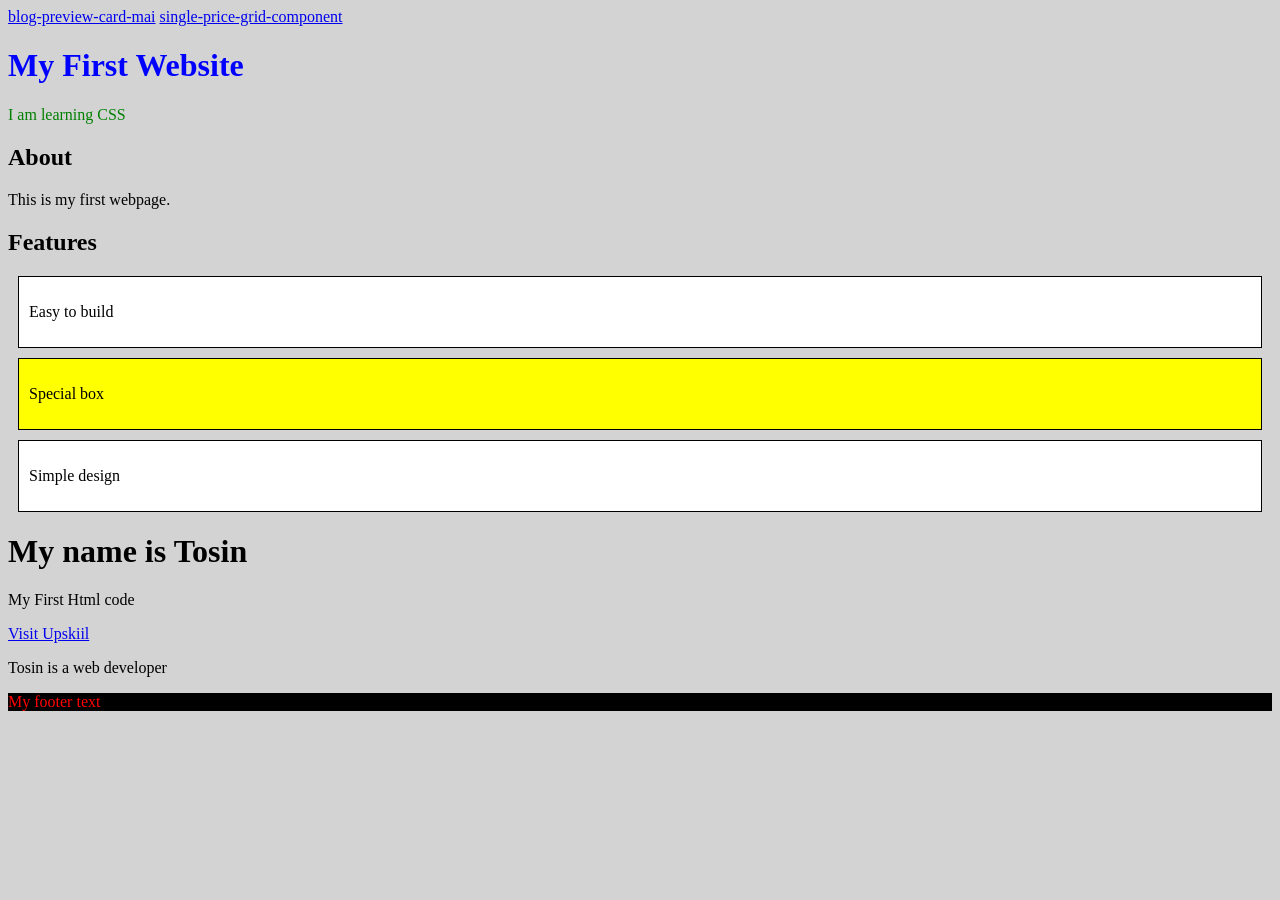
==== index.html @ 4cea4c68 "Added the correct file to my root folder" ====
<!DOCTYPE html>
<html>
<head>
    <title>My First Website</title>

    <!-- connect css -->
    <link rel="stylesheet" href="sty.css">
</head>

<body>

  <a href="https://tosinonye7-ui.github.io/blog-preview-card-main/">blog-preview-card-mai</a>
  <a href="https://tosinonye7-ui.github.io/single-price-grid-component-master/">single-price-grid-component</a>

    <h1 id="title">My First Website</h1>

    <p class="tag">I am learning CSS</p>

    <h2>About</h2>
    <p>This is my first webpage.</p>

    <h2>Features</h2>

    <div class="box">
        <p>Easy to build</p>
    </div>

    <div class="box special">
        <p>Special box</p>
    </div>

    <div class="box">
        <p>Simple design</p>
    </div>

    <h1>My name is Tosin </h1>
    <p>My First Html code</p>
    <a href="https://www.roblox.com" target="_blank">Visit Upskiil</a>
    <img src="/tosin-portfolio/assets/images/project1.svg" alt="">
    <a href=""></a>
    <img src="" alt="">
    <p>Tosin is a web developer</p>

    <footer>
        <!-- inline style example -->
        <p style="color:red;">My footer text</p>
    </footer>

</body>
</html>
---- sty.css ----
/* body */
body {
    background-color: lightgray;
}

/* id */
#title {
    color: blue;
}

/* class */
.tag {
    color: green;
}

/* all paragraphs */
p {
    font-size: 16px;
}

/* boxes */
.box {
    border: 1px solid black;
    margin: 10px;
    padding: 10px;
    background-color: white;
}

/* special box */
.special {
    background-color: yellow;
}

/* footer */
footer {
    background-color: black;
    color: white;
}
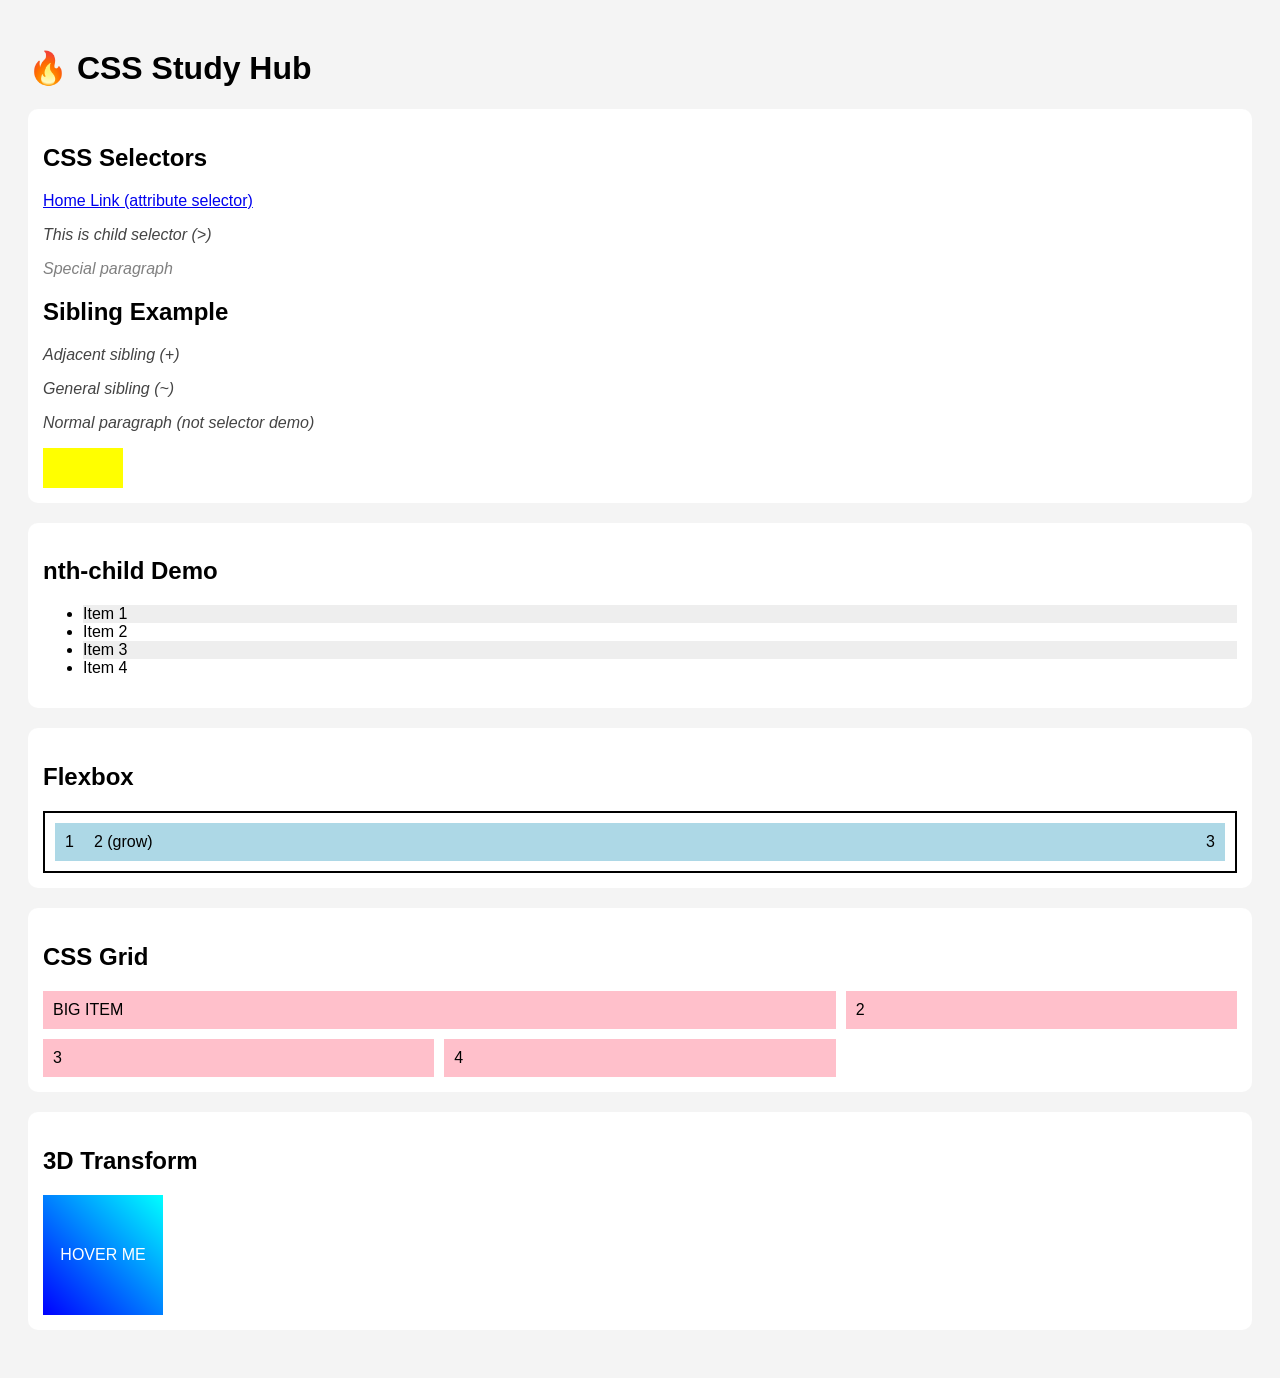
==== commit 6228ded0: "Another new change" ====
--- a/index.html
+++ b/index.html
@@ -1,50 +1,244 @@
 <!DOCTYPE html>
-<html>
+<html lang="en">
 <head>
-    <title>My First Website</title>
-
-    <!-- connect css -->
-    <link rel="stylesheet" href="sty.css">
+<meta charset="UTF-8">
+<title>CSS Study Hub</title>
+
+<style>
+
+/* =========================
+   BASIC RESET
+========================= */
+body {
+  font-family: Arial;
+  padding: 20px;
+  background: #f4f4f4;
+}
+
+/* =========================
+   SECTION STYLES
+========================= */
+section {
+  background: white;
+  padding: 15px;
+  margin-bottom: 20px;
+  border-radius: 10px;
+}
+
+/* =========================
+   SELECTORS DEMO
+========================= */
+
+/* attribute selector */
+a[href*="home"] {
+  color: green;
+}
+
+/* child selector */
+.hero > p {
+  color: gray;
+}
+
+/* adjacent sibling */
+h2 + p {
+  color: blue;
+}
+
+/* general sibling */
+h2 ~ p {
+  font-style: italic;
+}
+
+/* not selector */
+p:not(.special) {
+  color: #444;
+}
+
+/* empty selector */
+.box:empty {
+  width: 80px;
+  height: 40px;
+  background: yellow;
+}
+
+/* nth-child */
+ul li:nth-child(odd) {
+  background: #eee;
+}
+
+/* =========================
+   FLEXBOX DEMO
+========================= */
+.flex {
+  display: flex;
+
+  /* change these to test */
+  flex-direction: row;
+  justify-content: space-between;
+  align-items: center;
+
+  border: 2px solid black;
+  padding: 10px;
+}
+
+/* flex items */
+.item {
+  background: lightblue;
+  padding: 10px;
+}
+
+/* flex-grow demo */
+.grow {
+  flex-grow: 1;
+}
+
+/* =========================
+   GRID DEMO
+========================= */
+.grid {
+  display: grid;
+
+  /* 3 columns */
+  grid-template-columns: repeat(3, 1fr);
+  gap: 10px;
+}
+
+.grid div {
+  background: pink;
+  padding: 10px;
+}
+
+/* grid placement */
+.grid-item {
+  grid-column: 1 / 3; /* span 2 columns */
+  grid-row: 1 / 2;
+}
+
+/* =========================
+   TRANSFORM DEMO (2D + 3D)
+========================= */
+
+/* 3D scene */
+.scene {
+  perspective: 800px;
+}
+
+/* card */
+.card {
+  width: 120px;
+  height: 120px;
+  background: linear-gradient(45deg, blue, cyan);
+  color: white;
+
+  display: flex;
+  justify-content: center;
+  align-items: center;
+
+  transition: 0.5s;
+}
+
+/* hover 3D effect */
+.card:hover {
+  transform:
+    rotateX(30deg)
+    rotateY(30deg)
+    translateZ(50px);
+}
+
+</style>
 </head>
 
 <body>
 
-  <a href="https://tosinonye7-ui.github.io/blog-preview-card-main/">blog-preview-card-mai</a>
-  <a href="https://tosinonye7-ui.github.io/single-price-grid-component-master/">single-price-grid-component</a>
-
-    <h1 id="title">My First Website</h1>
-
-    <p class="tag">I am learning CSS</p>
-
-    <h2>About</h2>
-    <p>This is my first webpage.</p>
-
-    <h2>Features</h2>
-
-    <div class="box">
-        <p>Easy to build</p>
-    </div>
-
-    <div class="box special">
-        <p>Special box</p>
-    </div>
-
-    <div class="box">
-        <p>Simple design</p>
-    </div>
-
-    <h1>My name is Tosin </h1>
-    <p>My First Html code</p>
-    <a href="https://www.roblox.com" target="_blank">Visit Upskiil</a>
-    <img src="/tosin-portfolio/assets/images/project1.svg" alt="">
-    <a href=""></a>
-    <img src="" alt="">
-    <p>Tosin is a web developer</p>
-
-    <footer>
-        <!-- inline style example -->
-        <p style="color:red;">My footer text</p>
-    </footer>
+<h1>🔥 CSS Study Hub</h1>
+
+<!-- =========================
+     SELECTORS SECTION
+========================= -->
+<section class="hero">
+  <h2>CSS Selectors</h2>
+
+  <a href="u.html">Home Link (attribute selector)</a>
+
+  <p>This is child selector (>)</p>
+  <p class="special">Special paragraph</p>
+
+  <h2>Sibling Example</h2>
+  <p>Adjacent sibling (+)</p>
+  <p>General sibling (~)</p>
+
+  <p>Normal paragraph (not selector demo)</p>
+
+  <div class="box"></div>
+</section>
+
+<!-- LIST nth-child -->
+<section>
+  <h2>nth-child Demo</h2>
+  <ul>
+    <li>Item 1</li>
+    <li>Item 2</li>
+    <li>Item 3</li>
+    <li>Item 4</li>
+  </ul>
+</section>
+
+<!-- =========================
+     FLEXBOX SECTION
+========================= -->
+<section>
+  <h2>Flexbox</h2>
+
+  <div class="flex">
+    <div class="item">1</div>
+    <div class="item grow">2 (grow)</div>
+    <div class="item">3</div>
+  </div>
+
+  <!-- Comments:
+  flex-direction → row/column
+  justify-content → main axis spacing
+  align-items → cross axis alignment
+  flex-grow → who takes space
+  -->
+</section>
+
+<!-- =========================
+     GRID SECTION
+========================= -->
+<section>
+  <h2>CSS Grid</h2>
+
+  <div class="grid">
+    <div class="grid-item">BIG ITEM</div>
+    <div>2</div>
+    <div>3</div>
+    <div>4</div>
+  </div>
+
+  <!-- Comments:
+  grid-column: start / end
+  grid-row: start / end
+  -->
+</section>
+
+<!-- =========================
+     3D TRANSFORM SECTION
+========================= -->
+<section class="scene">
+  <h2>3D Transform</h2>
+
+  <div class="card">
+    HOVER ME
+  </div>
+
+  <!-- Comments:
+  perspective → depth
+  rotateX → tilt up/down
+  rotateY → turn left/right
+  translateZ → move forward/back
+  -->
+</section>
 
 </body>
 </html>
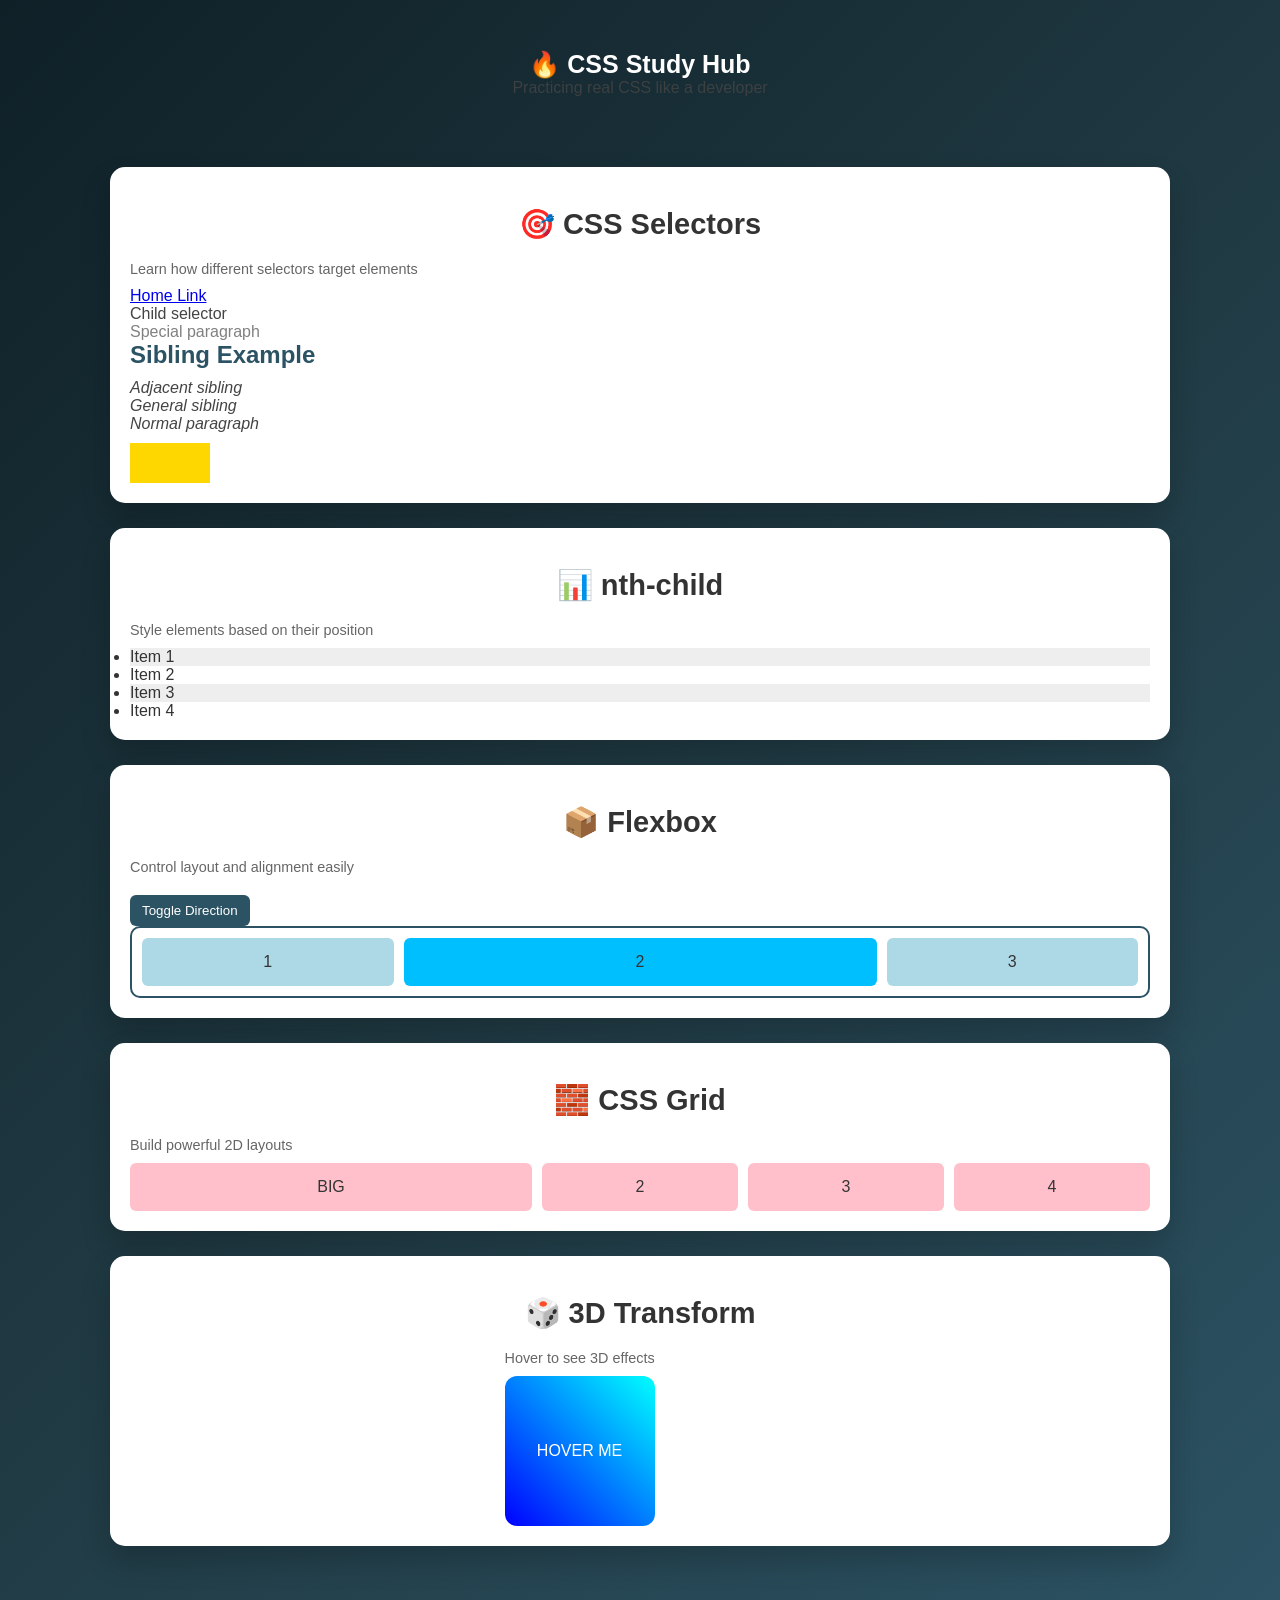
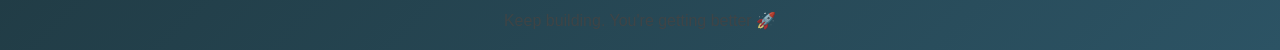
==== commit c7f8493a: "Latest commit" ====
--- a/index.html
+++ b/index.html
@@ -2,179 +2,191 @@
 <html lang="en">
 <head>
 <meta charset="UTF-8">
+<meta name="viewport" content="width=device-width, initial-scale=1.0">
 <title>CSS Study Hub</title>
 
 <style>
-
-/* =========================
-   BASIC RESET
-========================= */
+:root {
+  --primary:#2c5364;
+  --bg-gradient:linear-gradient(135deg,#0f2027,#203a43,#2c5364);
+  --card-bg:white;
+  --shadow:0 15px 30px rgba(0,0,0,0.2);
+}
+
+* { margin:0; padding:0; box-sizing:border-box; }
+
 body {
-  font-family: Arial;
-  padding: 20px;
-  background: #f4f4f4;
-}
-
-/* =========================
-   SECTION STYLES
-========================= */
+  font-family: Arial, sans-serif;
+  background: var(--bg-gradient);
+  color:#333;
+}
+
+header {
+  text-align:center;
+  padding:50px 20px;
+  color:white;
+}
+
+header h1 { font-size:2.8rem; }
+header p { opacity:0.85; }
+
+.container {
+  max-width:1100px;
+  margin:auto;
+  padding:20px;
+}
+
 section {
-  background: white;
-  padding: 15px;
-  margin-bottom: 20px;
-  border-radius: 10px;
-}
-
-/* =========================
-   SELECTORS DEMO
-========================= */
-
-/* attribute selector */
-a[href*="home"] {
-  color: green;
-}
-
-/* child selector */
-.hero > p {
-  color: gray;
-}
-
-/* adjacent sibling */
-h2 + p {
-  color: blue;
-}
-
-/* general sibling */
-h2 ~ p {
-  font-style: italic;
-}
-
-/* not selector */
-p:not(.special) {
-  color: #444;
-}
-
-/* empty selector */
+  background:var(--card-bg);
+  margin-bottom:25px;
+  padding:20px;
+  border-radius:15px;
+  box-shadow:var(--shadow);
+  transition:0.3s;
+}
+
+section:hover { transform:translateY(-6px); }
+
+h2 { color:var(--primary); margin-bottom:10px; }
+
+.section-title {
+  font-size:1.4rem;
+  font-weight:bold;
+  margin-bottom:5px;
+}
+
+.section-desc {
+  font-size:0.9rem;
+  margin-bottom:10px;
+  color:#666;
+}
+
+.btn {
+  padding:8px 12px;
+  border:none;
+  border-radius:6px;
+  background:var(--primary);
+  color:white;
+  cursor:pointer;
+  margin-top:10px;
+}
+
+/* SELECTORS */
+a[href*="home"] { color:limegreen; font-weight:bold; }
+.hero > p { color:gray; }
+h2 + p { color:blue; }
+h2 ~ p { font-style:italic; }
+p:not(.special) { color:#444; }
+
 .box:empty {
-  width: 80px;
-  height: 40px;
-  background: yellow;
-}
-
-/* nth-child */
-ul li:nth-child(odd) {
-  background: #eee;
-}
-
-/* =========================
-   FLEXBOX DEMO
-========================= */
+  width:80px;
+  height:40px;
+  background:gold;
+  margin-top:10px;
+}
+
+ul li:nth-child(odd) { background:#eee; }
+
+/* FLEXBOX */
 .flex {
-  display: flex;
-
-  /* change these to test */
-  flex-direction: row;
-  justify-content: space-between;
-  align-items: center;
-
-  border: 2px solid black;
-  padding: 10px;
-}
-
-/* flex items */
+  display:flex;
+  gap:10px;
+  border:2px solid var(--primary);
+  padding:10px;
+  border-radius:10px;
+}
+
 .item {
-  background: lightblue;
-  padding: 10px;
-}
-
-/* flex-grow demo */
-.grow {
-  flex-grow: 1;
-}
-
-/* =========================
-   GRID DEMO
-========================= */
+  flex:1;
+  padding:15px;
+  text-align:center;
+  background:lightblue;
+  border-radius:6px;
+  transition:0.3s;
+}
+
+.item:hover { transform:scale(1.08); }
+.grow { flex:2; background:deepskyblue; }
+
+/* GRID */
 .grid {
-  display: grid;
-
-  /* 3 columns */
-  grid-template-columns: repeat(3, 1fr);
-  gap: 10px;
+  display:grid;
+  grid-template-columns:repeat(auto-fit,minmax(120px,1fr));
+  gap:10px;
 }
 
 .grid div {
-  background: pink;
-  padding: 10px;
-}
-
-/* grid placement */
-.grid-item {
-  grid-column: 1 / 3; /* span 2 columns */
-  grid-row: 1 / 2;
-}
-
-/* =========================
-   TRANSFORM DEMO (2D + 3D)
-========================= */
-
-/* 3D scene */
+  background:pink;
+  padding:15px;
+  text-align:center;
+  border-radius:6px;
+  transition:0.3s;
+}
+
+.grid div:hover { transform:scale(1.05); }
+.grid-item { grid-column:span 2; background:hotpink; }
+
+/* 3D */
 .scene {
-  perspective: 800px;
-}
-
-/* card */
+  perspective:800px;
+  display:flex;
+  justify-content:center;
+}
+
 .card {
-  width: 120px;
-  height: 120px;
-  background: linear-gradient(45deg, blue, cyan);
-  color: white;
-
-  display: flex;
-  justify-content: center;
-  align-items: center;
-
-  transition: 0.5s;
-}
-
-/* hover 3D effect */
+  width:150px;
+  height:150px;
+  display:flex;
+  align-items:center;
+  justify-content:center;
+  color:white;
+  border-radius:12px;
+  background:linear-gradient(45deg,blue,cyan);
+  transition: transform 0.8s ease;
+}
 .card:hover {
-  transform:
-    rotateX(30deg)
-    rotateY(30deg)
-    translateZ(50px);
-}
-
+  transform: rotate(360deg);
+}
+
+footer p {
+  text-align:center;
+  padding:20px;
+  color:#fff;
+  opacity:0.8;
+}
 </style>
 </head>
 
 <body>
 
-<h1>🔥 CSS Study Hub</h1>
-
-<!-- =========================
-     SELECTORS SECTION
-========================= -->
+<header>
+  <h1 style="font-size: 25px; text-align: center;">🔥 CSS Study Hub</h1>
+  <p>Practicing real CSS like a developer</p>
+</header>
+
+<main class="container">
+
 <section class="hero">
-  <h2>CSS Selectors</h2>
-
-  <a href="u.html">Home Link (attribute selector)</a>
-
-  <p>This is child selector (>)</p>
+  <div class="section-title"  style="font-size: 29px; text-align: center; margin:20px; ">🎯 CSS Selectors</div>
+  <div class="section-desc">Learn how different selectors target elements</div>
+
+  <a href="u.html">Home Link</a>
+
+  <p>Child selector</p>
   <p class="special">Special paragraph</p>
 
   <h2>Sibling Example</h2>
-  <p>Adjacent sibling (+)</p>
-  <p>General sibling (~)</p>
-
-  <p>Normal paragraph (not selector demo)</p>
-
+  <p>Adjacent sibling</p>
+  <p>General sibling</p>
+
+  <p>Normal paragraph</p>
   <div class="box"></div>
 </section>
 
-<!-- LIST nth-child -->
 <section>
-  <h2>nth-child Demo</h2>
+  <div class="section-title"   style="font-size: 29px; text-align: center; margin:20px; ">📊 nth-child</div>
+  <div class="section-desc">Style elements based on their position</div>
+
   <ul>
     <li>Item 1</li>
     <li>Item 2</li>
@@ -183,62 +195,53 @@
   </ul>
 </section>
 
-<!-- =========================
-     FLEXBOX SECTION
-========================= -->
 <section>
-  <h2>Flexbox</h2>
-
-  <div class="flex">
+  <div style="font-size: 29px; text-align: center; margin:20px; " class="section-title">📦 Flexbox</div>
+  <div class="section-desc">Control layout and alignment easily</div>
+
+  <button class="btn" onclick="toggleFlex()">Toggle Direction</button>
+
+  <div class="flex" id="flexBox">
     <div class="item">1</div>
-    <div class="item grow">2 (grow)</div>
+    <div class="item grow">2</div>
     <div class="item">3</div>
   </div>
-
-  <!-- Comments:
-  flex-direction → row/column
-  justify-content → main axis spacing
-  align-items → cross axis alignment
-  flex-grow → who takes space
-  -->
-</section>
-
-<!-- =========================
-     GRID SECTION
-========================= -->
+</section>
+
 <section>
-  <h2>CSS Grid</h2>
+  <div  style="font-size: 29px; text-align: center; margin:20px; " class="section-title">🧱 CSS Grid</div>
+  <div class="section-desc">Build powerful 2D layouts</div>
 
   <div class="grid">
-    <div class="grid-item">BIG ITEM</div>
+    <div class="grid-item">BIG</div>
     <div>2</div>
     <div>3</div>
     <div>4</div>
   </div>
-
-  <!-- Comments:
-  grid-column: start / end
-  grid-row: start / end
-  -->
-</section>
-
-<!-- =========================
-     3D TRANSFORM SECTION
-========================= -->
+</section>
+
 <section class="scene">
-  <h2>3D Transform</h2>
-
-  <div class="card">
-    HOVER ME
+  <div>
+    <div class="section-title"   style="font-size: 29px; text-align: center; margin:20px; ">🎲 3D Transform</div>
+    <div class="section-desc">Hover to see 3D effects</div>
+    <div class="card">HOVER ME</div>
   </div>
-
-  <!-- Comments:
-  perspective → depth
-  rotateX → tilt up/down
-  rotateY → turn left/right
-  translateZ → move forward/back
-  -->
-</section>
+</section>
+
+</main>
+
+<footer>
+  <p>Keep building. You're getting better 🚀</p>
+</footer>
+
+<script>
+function toggleFlex() {
+  const box = document.getElementById('flexBox');
+  box.style.flexDirection = box.style.flexDirection === 'column' ? 'row' : 'column';
+}
+
+alert("Welcome to Tosin CSS Study Hub! Explore and enjoy learning 🚀");
+</script>
 
 </body>
 </html>
